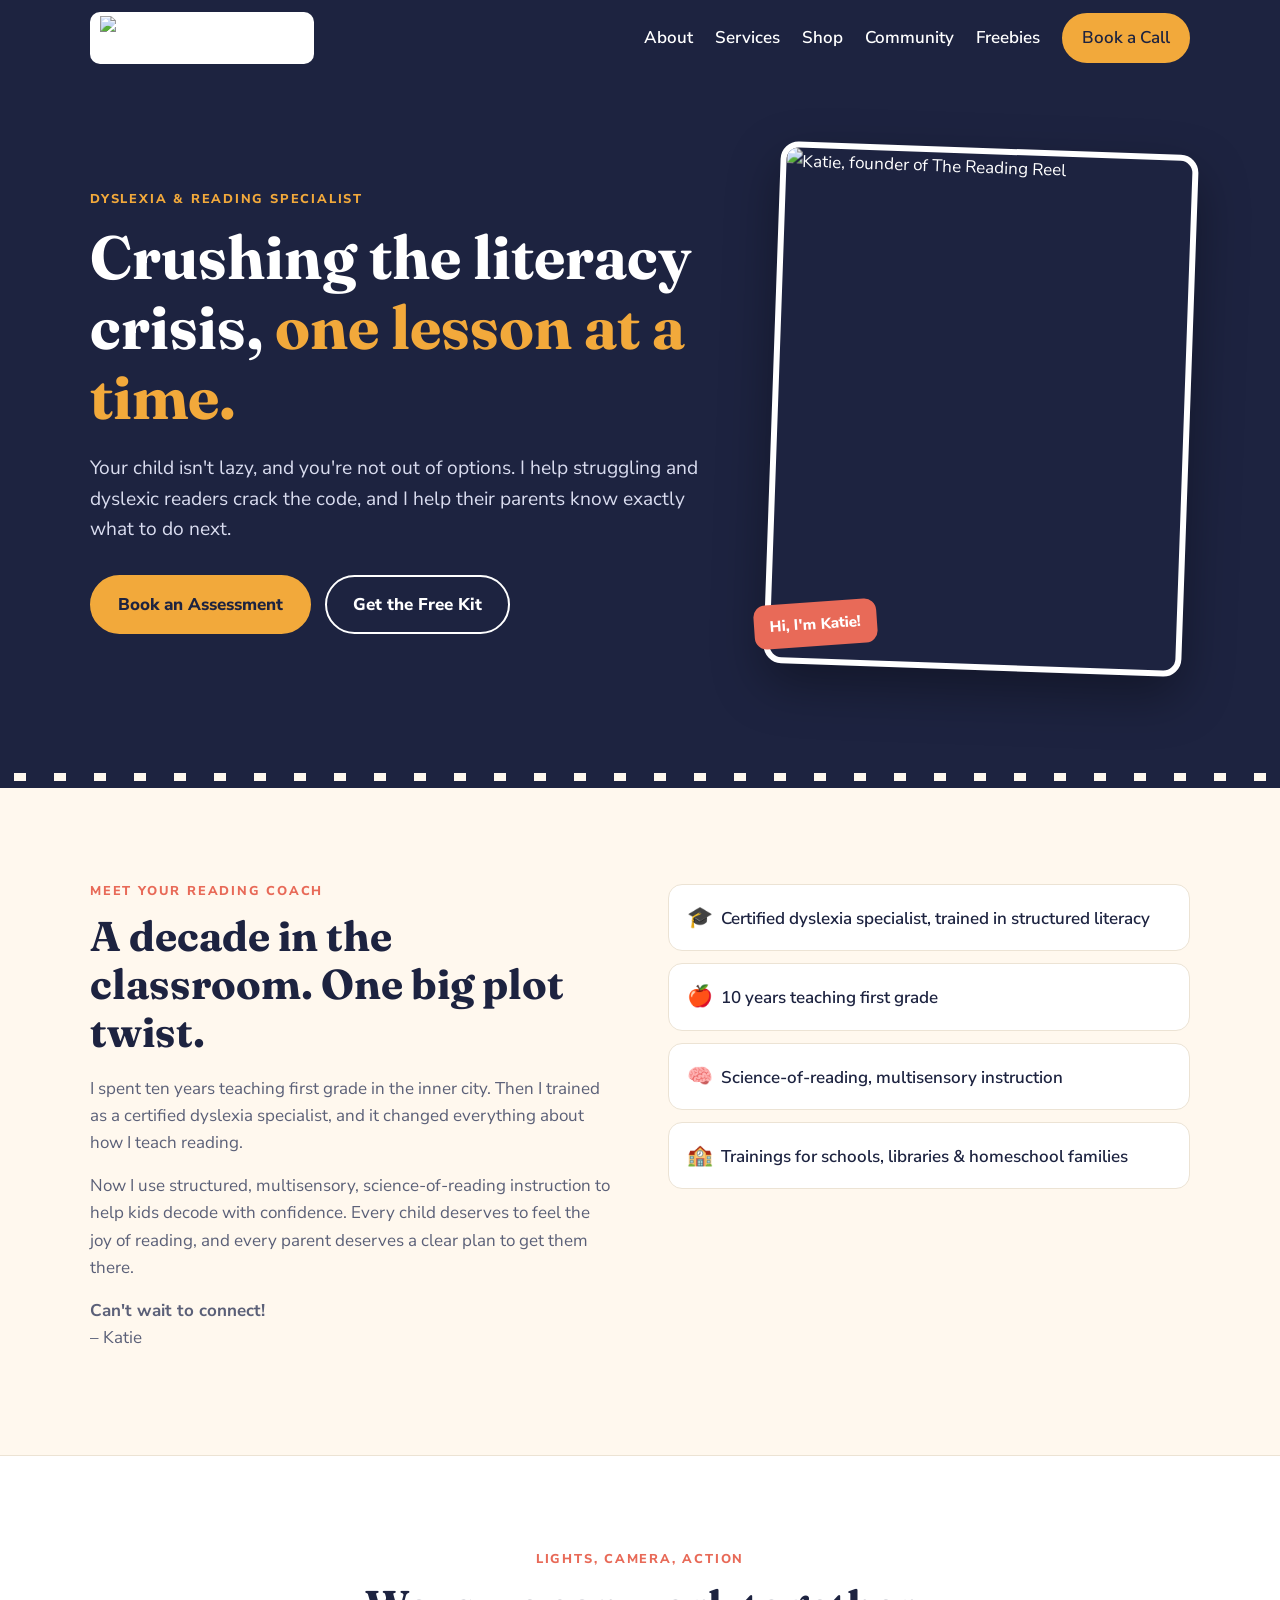
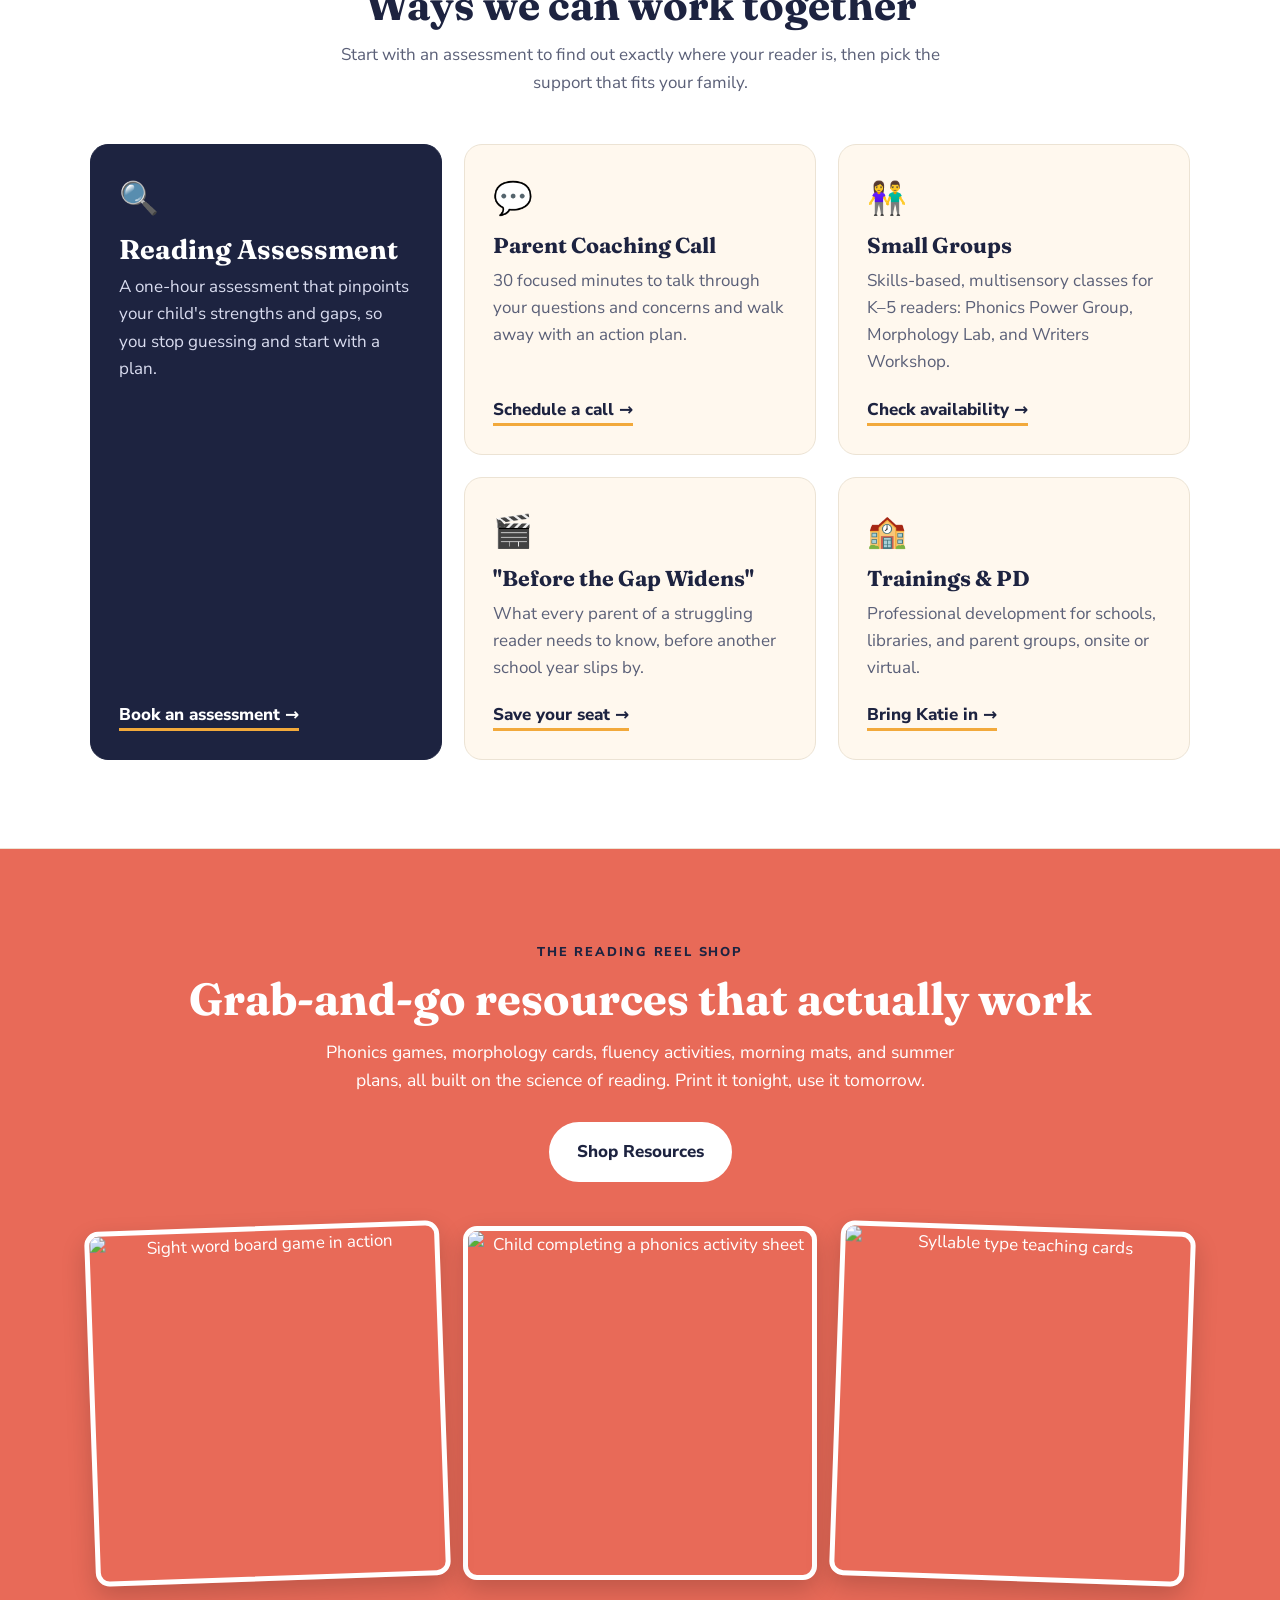
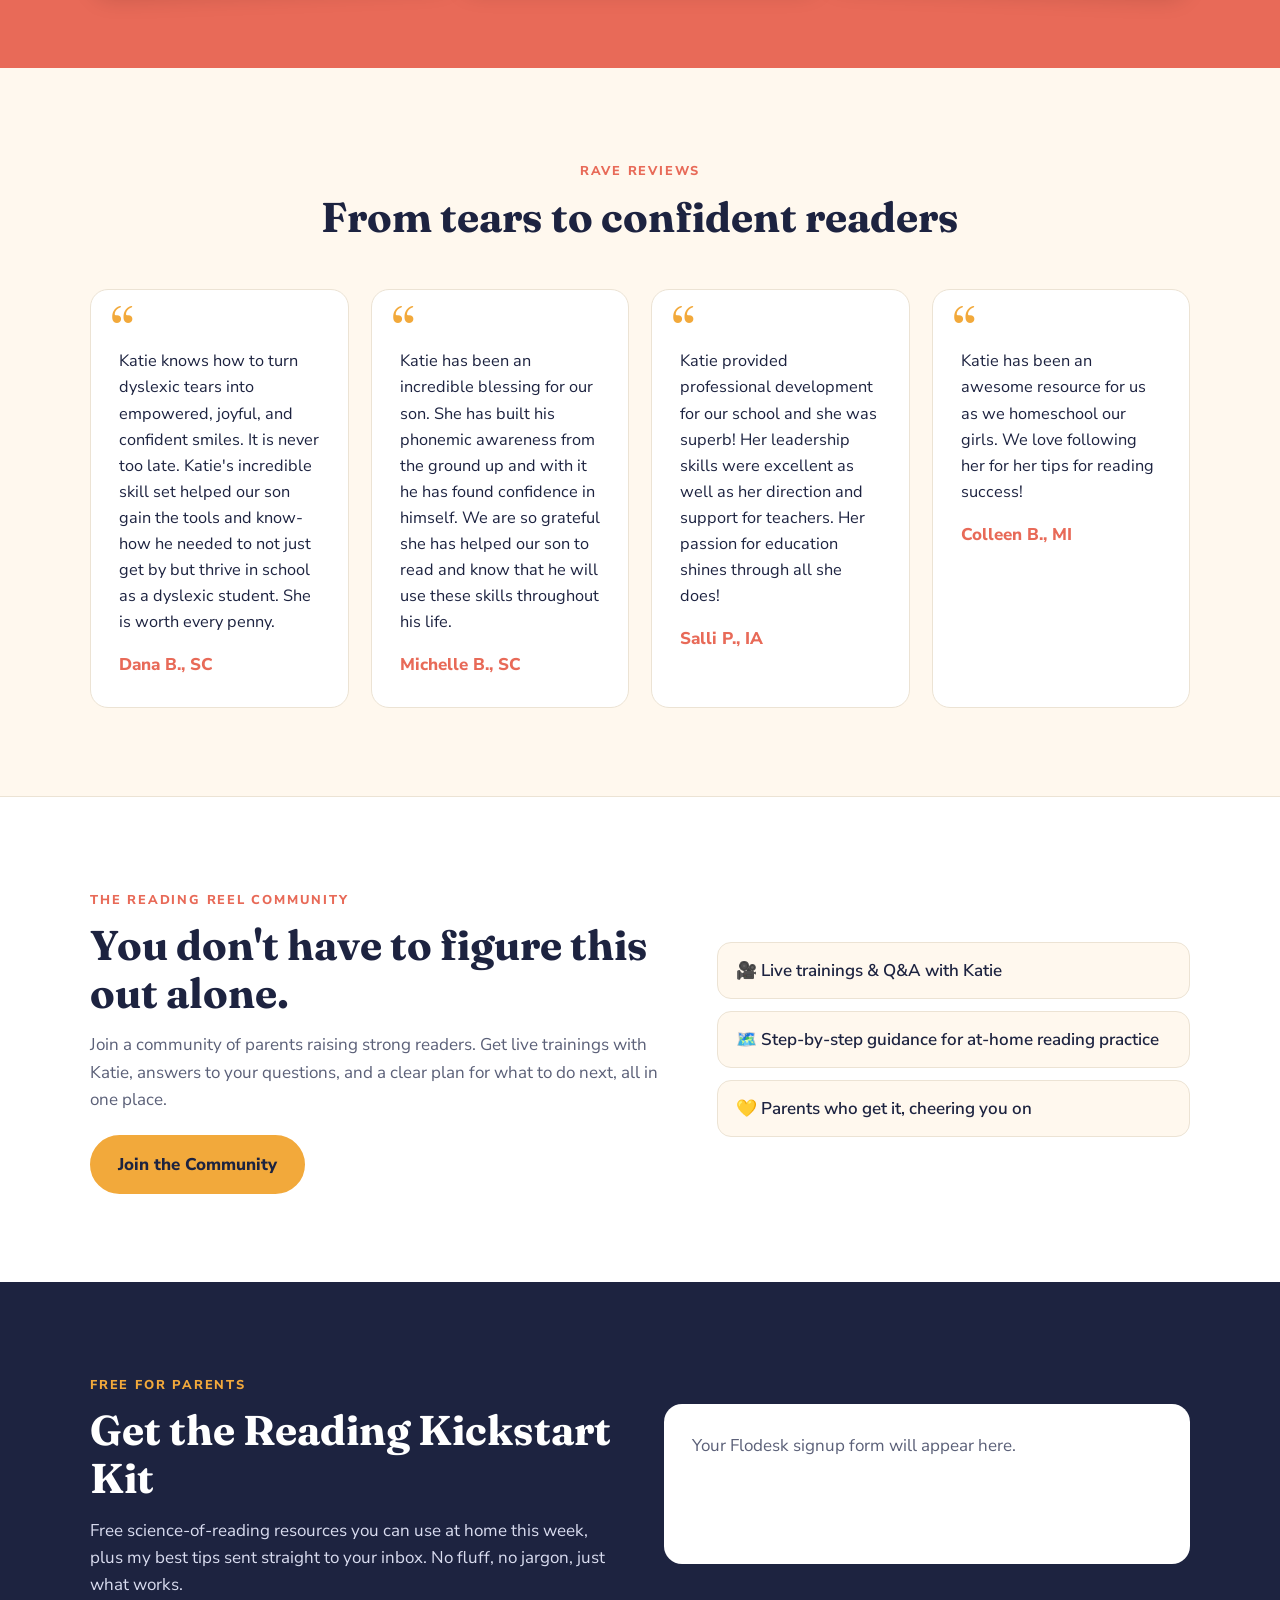
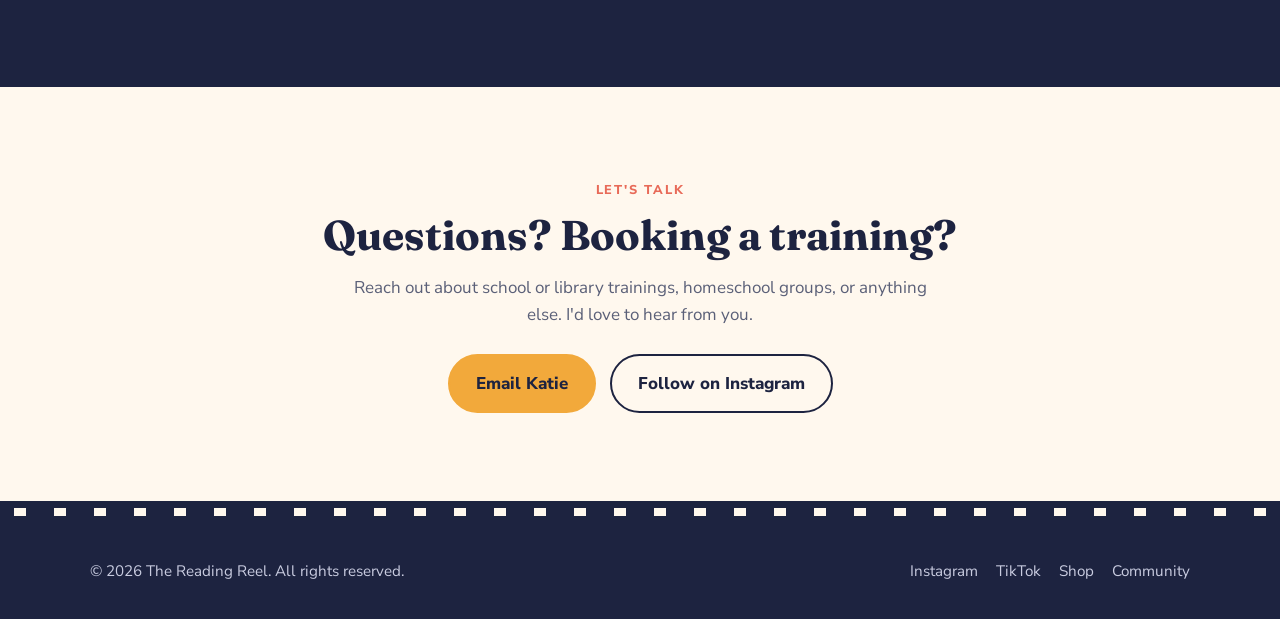
==== index.html @ fa6c0454 "Added Files via Upload - 1st Upload" ====
<!doctype html>
<html lang="en">
<head>
<meta charset="utf-8">
<meta name="viewport" content="width=device-width, initial-scale=1">
<title>The Reading Reel | Dyslexia &amp; Reading Specialist</title>
<meta name="description" content="Katie at The Reading Reel helps struggling readers and dyslexic kids learn to read with confidence. Reading assessments, parent coaching, small groups, and science-of-reading resources.">
<meta property="og:title" content="The Reading Reel">
<meta property="og:description" content="Crushing the literacy crisis, one lesson at a time.">
<meta property="og:type" content="website">
<meta property="og:url" content="https://www.thereadingreel.com/">
<meta property="og:image" content="https://www.thereadingreel.com/images/katie.jpg">
<link rel="canonical" href="https://www.thereadingreel.com/">
<link rel="icon" href="images/favicon.png">
<link rel="preconnect" href="https://fonts.googleapis.com">
<link rel="preconnect" href="https://fonts.gstatic.com" crossorigin>
<link href="https://fonts.googleapis.com/css2?family=Fraunces:opsz,wght@9..144,600;9..144,800&family=Nunito+Sans:wght@400;600;800&display=swap" rel="stylesheet">
<style>
/* ============================================================
   EASY EDITS: change these colors to match your brand.
   ============================================================ */
:root{
  --ink:#1d2340;        /* main dark color (text, header) */
  --accent:#f2a93b;     /* marigold - buttons & highlights */
  --accent-dark:#d98a14;
  --coral:#e86a58;      /* secondary pop color */
  --cream:#fff8ee;      /* page background */
  --paper:#ffffff;
  --muted:#5b6078;
  --line:#ece3d4;
  --radius:18px;
}
*{box-sizing:border-box;margin:0;padding:0}
html{scroll-behavior:smooth}
body{font-family:"Nunito Sans",system-ui,sans-serif;color:var(--ink);background:var(--cream);line-height:1.6;font-size:17px}
img{max-width:100%;display:block}
a{color:inherit}
h1,h2,h3{font-family:"Fraunces",Georgia,serif;line-height:1.15}
.wrap{width:min(1100px,100% - 32px);margin-inline:auto}
section{padding:88px 0;scroll-margin-top:60px}
.eyebrow{text-transform:uppercase;letter-spacing:.14em;font-weight:800;font-size:.8rem;color:var(--coral)}
.btn{display:inline-block;background:var(--accent);color:var(--ink);font-weight:800;text-decoration:none;padding:14px 26px;border-radius:999px;border:2px solid var(--accent);transition:transform .15s,background .15s}
.btn:hover{background:var(--accent-dark);border-color:var(--accent-dark);transform:translateY(-2px)}
.btn.ghost{background:transparent;color:inherit;border-color:currentColor}
.btn.ghost:hover{background:rgba(255,255,255,.12)}

/* film-strip divider: the "reel" */
.reel{height:22px;background:var(--ink);background-image:repeating-linear-gradient(90deg,transparent 0 14px,var(--cream) 14px 26px,transparent 26px 40px);background-size:40px 8px;background-repeat:repeat-x;background-position:0 7px}

/* header */
header{position:sticky;top:0;z-index:10;background:var(--ink);color:#fff}
.nav{display:flex;align-items:center;justify-content:space-between;gap:16px;padding:12px 0}
.logo{display:flex;align-items:center;gap:10px;text-decoration:none;font-family:"Fraunces",serif;font-weight:800;font-size:1.35rem}
.logo img{height:52px;width:auto;background:#fff;border-radius:10px;padding:4px 10px}
.nav ul{display:flex;gap:22px;list-style:none;align-items:center}
.nav ul a{text-decoration:none;font-weight:600}
.nav ul a:hover{color:var(--accent)}
.nav .btn{padding:9px 18px}
.menu-toggle{display:none;background:none;border:0;color:#fff;font-size:1.8rem;cursor:pointer}

/* hero */
.hero{background:var(--ink);color:#fff;padding:72px 0 96px}
.hero .wrap{display:grid;grid-template-columns:1.2fr .8fr;gap:56px;align-items:center}
.hero h1{font-size:clamp(2.3rem,5vw,3.8rem);margin:12px 0 20px}
.hero h1 em{font-style:normal;color:var(--accent)}
.hero p.lead{font-size:1.2rem;color:#d9dcef;max-width:34em;margin-bottom:30px}
.hero .ctas{display:flex;gap:14px;flex-wrap:wrap}
.hero .photo{position:relative}
.hero .photo img{border-radius:var(--radius);aspect-ratio:4/5;object-fit:cover;width:100%;border:6px solid #fff;transform:rotate(2deg);box-shadow:0 20px 50px rgba(0,0,0,.35)}
.hero .tag{position:absolute;left:-18px;bottom:24px;background:var(--coral);color:#fff;font-weight:800;padding:10px 16px;border-radius:12px;transform:rotate(-4deg);font-size:.95rem}

/* about */
.about .wrap{display:grid;grid-template-columns:1fr 1fr;gap:56px;align-items:start}
.about h2{font-size:clamp(1.9rem,3.5vw,2.6rem);margin:10px 0 18px}
.about p{margin-bottom:16px;color:var(--muted)}
.creds{list-style:none;display:grid;gap:12px;margin-top:8px}
.creds li{background:var(--paper);border:1px solid var(--line);border-radius:14px;padding:16px 18px;font-weight:600}
.creds li span{font-size:1.3rem;margin-right:8px}

/* services */
.services{background:var(--paper);border-block:1px solid var(--line)}
.section-head{text-align:center;max-width:640px;margin:0 auto 48px}
.section-head h2{font-size:clamp(1.9rem,3.5vw,2.6rem);margin:10px 0 12px}
.section-head p{color:var(--muted)}
.cards{display:grid;grid-template-columns:repeat(3,1fr);gap:22px}
.card.feature{grid-row:span 2;justify-content:center}
.card.feature h3{font-size:1.7rem}
.card{background:var(--cream);border:1px solid var(--line);border-radius:var(--radius);padding:28px;display:flex;flex-direction:column}
.card .icon{font-size:2rem;margin-bottom:10px}
.card h3{font-size:1.35rem;margin-bottom:8px}
.card p{color:var(--muted);margin-bottom:20px;flex:1}
.card a{font-weight:800;color:var(--ink);text-decoration:none;border-bottom:3px solid var(--accent);align-self:flex-start}
.card.feature{background:var(--ink);color:#fff;border-color:var(--ink)}
.card.feature p{color:#d9dcef}
.card.feature a{color:#fff}

/* shop band */
.shop{background:var(--coral);color:#fff;text-align:center}
.shop h2{font-size:clamp(1.9rem,3.5vw,2.8rem);margin:8px 0 14px}
.shop p{max-width:36em;margin:0 auto 28px;font-size:1.1rem}
.shop .eyebrow{color:var(--ink)}
.shop-pics{display:grid;grid-template-columns:repeat(3,1fr);gap:18px;margin-top:44px}
.shop-pics img{width:100%;aspect-ratio:1;object-fit:cover;border-radius:14px;border:5px solid #fff;box-shadow:0 10px 24px rgba(0,0,0,.18)}
.shop-pics img:nth-child(1){transform:rotate(-2deg)}.shop-pics img:nth-child(3){transform:rotate(2deg)}
.community{background:var(--paper);border-top:1px solid var(--line)}
.community .wrap{display:grid;grid-template-columns:1.1fr .9fr;gap:48px;align-items:center}
.community h2{font-size:clamp(1.9rem,3.5vw,2.6rem);margin:10px 0 14px}
.community p{color:var(--muted);margin-bottom:22px}
.perks{list-style:none;display:grid;gap:12px}
.perks li{background:var(--cream);border:1px solid var(--line);border-radius:14px;padding:14px 18px;font-weight:600}

/* testimonials */
.quotes{display:grid;grid-template-columns:repeat(auto-fit,minmax(250px,1fr));gap:22px}
blockquote{background:var(--paper);border:1px solid var(--line);border-radius:var(--radius);padding:28px;position:relative}
blockquote::before{content:"\201C";font-family:"Fraunces",serif;font-size:4rem;line-height:1;color:var(--accent);position:absolute;top:10px;left:20px}
blockquote p{margin-top:30px;font-size:1.02rem}
blockquote cite{display:block;margin-top:16px;font-style:normal;font-weight:800;color:var(--coral)}

/* signup */
.signup{background:var(--ink);color:#fff}
.signup .wrap{display:grid;grid-template-columns:1fr 1fr;gap:48px;align-items:center}
.signup h2{font-size:clamp(1.9rem,3.5vw,2.6rem);margin:10px 0 14px}
.signup p{color:#d9dcef}
.signup .eyebrow{color:var(--accent)}
.flodesk-box{background:#fff;color:var(--ink);border-radius:var(--radius);padding:28px;min-height:160px}

/* contact */
.contact{text-align:center}
.contact h2{font-size:clamp(1.9rem,3.5vw,2.6rem);margin:10px 0 14px}
.contact p{color:var(--muted);max-width:34em;margin:0 auto 26px}
.contact .ctas{display:flex;gap:14px;justify-content:center;flex-wrap:wrap}
.contact .btn.ghost{color:var(--ink)}

footer{background:var(--ink);color:#c9cce0;padding:36px 0;font-size:.95rem}
footer .wrap{display:flex;justify-content:space-between;gap:20px;flex-wrap:wrap;align-items:center}
footer nav{display:flex;gap:18px}
footer a{text-decoration:none}
footer a:hover{color:var(--accent)}

@media (max-width:820px){
  section{padding:64px 0}
  .hero .wrap,.about .wrap,.signup .wrap{grid-template-columns:1fr}
  .cards{grid-template-columns:1fr}
  .community .wrap{grid-template-columns:1fr}
  .shop-pics{gap:10px}
  .card.feature{grid-row:auto}
  .hero .photo{max-width:340px;margin:0 auto}
  .menu-toggle{display:block}
  .nav ul{display:none;position:absolute;top:100%;left:0;right:0;background:var(--ink);flex-direction:column;padding:16px 0 24px;gap:16px}
  .nav ul.open{display:flex}
}
</style>
</head>
<body>

<header>
  <div class="wrap nav">
    <a class="logo" href="#top">
      <!-- Save your logo as images/logo.png (see README). -->
      <img src="images/logo.png" alt="The Reading Reel">
    </a>
    <button class="menu-toggle" aria-label="Open menu" onclick="document.getElementById('menu').classList.toggle('open')">&#9776;</button>
    <ul id="menu">
      <li><a href="#about">About</a></li>
      <li><a href="#services">Services</a></li>
      <li><a href="#shop">Shop</a></li>
      <li><a href="#community">Community</a></li>
      <li><a href="#freebies">Freebies</a></li>
      <li><a class="btn" href="STAN_STORE_URL">Book a Call</a></li>
    </ul>
  </div>
</header>

<main id="top">

<section class="hero">
  <div class="wrap">
    <div>
      <span class="eyebrow" style="color:var(--accent)">Dyslexia &amp; reading specialist</span>
      <h1>Crushing the literacy crisis, <em>one lesson at a time.</em></h1>
      <p class="lead">Your child isn't lazy, and you're not out of options. I help struggling and dyslexic readers crack the code, and I help their parents know exactly what to do next.</p>
      <div class="ctas">
        <a class="btn" href="STAN_STORE_URL">Book an Assessment</a>
        <a class="btn ghost" href="#freebies">Get the Free Kit</a>
      </div>
    </div>
    <div class="photo">
      <!-- Save your headshot as images/katie.jpg (see README). -->
      <img src="images/katie.jpg" alt="Katie, founder of The Reading Reel">
      <span class="tag">Hi, I'm Katie!</span>
    </div>
  </div>
</section>
<div class="reel" aria-hidden="true"></div>

<section class="about" id="about">
  <div class="wrap">
    <div>
      <span class="eyebrow">Meet your reading coach</span>
      <h2>A decade in the classroom. One big plot twist.</h2>
      <p>I spent ten years teaching first grade in the inner city. Then I trained as a certified dyslexia specialist, and it changed everything about how I teach reading.</p>
      <p>Now I use structured, multisensory, science-of-reading instruction to help kids decode with confidence. Every child deserves to feel the joy of reading, and every parent deserves a clear plan to get them there.</p>
      <p><strong>Can't wait to connect!</strong><br>– Katie</p>
    </div>
    <ul class="creds">
      <li><span>🎓</span>Certified dyslexia specialist, trained in structured literacy</li>
      <li><span>🍎</span>10 years teaching first grade</li>
      <li><span>🧠</span>Science-of-reading, multisensory instruction</li>
      <li><span>🏫</span>Trainings for schools, libraries &amp; homeschool families</li>
    </ul>
  </div>
</section>

<section class="services" id="services">
  <div class="wrap">
    <div class="section-head">
      <span class="eyebrow">Lights, camera, action</span>
      <h2>Ways we can work together</h2>
      <p>Start with an assessment to find out exactly where your reader is, then pick the support that fits your family.</p>
    </div>
    <div class="cards">
      <div class="card feature">
        <div class="icon">🔍</div>
        <h3>Reading Assessment</h3>
        <p>A one-hour assessment that pinpoints your child's strengths and gaps, so you stop guessing and start with a plan.</p>
        <a href="STAN_STORE_URL">Book an assessment &rarr;</a>
      </div>
      <div class="card">
        <div class="icon">💬</div>
        <h3>Parent Coaching Call</h3>
        <p>30 focused minutes to talk through your questions and concerns and walk away with an action plan.</p>
        <a href="STAN_STORE_URL">Schedule a call &rarr;</a>
      </div>
      <div class="card">
        <div class="icon">👫</div>
        <h3>Small Groups</h3>
        <p>Skills-based, multisensory classes for K–5 readers: Phonics Power Group, Morphology Lab, and Writers Workshop.</p>
        <a href="STAN_STORE_URL">Check availability &rarr;</a>
      </div>
      <div class="card">
        <div class="icon">🎬</div>
        <h3>"Before the Gap Widens"</h3>
        <p>What every parent of a struggling reader needs to know, before another school year slips by.</p>
        <a href="STAN_STORE_URL">Save your seat &rarr;</a>
      </div>
      <div class="card">
        <div class="icon">🏫</div>
        <h3>Trainings &amp; PD</h3>
        <p>Professional development for schools, libraries, and parent groups, onsite or virtual.</p>
        <a href="#contact">Bring Katie in &rarr;</a>
      </div>
    </div>
  </div>
</section>

<section class="shop" id="shop">
  <div class="wrap">
    <span class="eyebrow">The Reading Reel shop</span>
    <h2>Grab-and-go resources that actually work</h2>
    <p>Phonics games, morphology cards, fluency activities, morning mats, and summer plans, all built on the science of reading. Print it tonight, use it tomorrow.</p>
    <a class="btn" style="background:#fff;border-color:#fff" href="STAN_STORE_URL">Shop Resources</a>
    <div class="shop-pics">
      <img src="images/shop-1.jpg" alt="Sight word board game in action">
      <img src="images/shop-2.jpg" alt="Child completing a phonics activity sheet">
      <img src="images/shop-3.jpg" alt="Syllable type teaching cards">
    </div>
  </div>
</section>

<section id="reviews">
  <div class="wrap">
    <div class="section-head">
      <span class="eyebrow">Rave reviews</span>
      <h2>From tears to confident readers</h2>
    </div>
    <div class="quotes">
      <blockquote>
        <p>Katie knows how to turn dyslexic tears into empowered, joyful, and confident smiles. It is never too late. Katie's incredible skill set helped our son gain the tools and know-how he needed to not just get by but thrive in school as a dyslexic student. She is worth every penny.</p>
        <cite>Dana B., SC</cite>
      </blockquote>
      <blockquote>
        <p>Katie has been an incredible blessing for our son. She has built his phonemic awareness from the ground up and with it he has found confidence in himself. We are so grateful she has helped our son to read and know that he will use these skills throughout his life.</p>
        <cite>Michelle B., SC</cite>
      </blockquote>
      <blockquote>
        <p>Katie provided professional development for our school and she was superb! Her leadership skills were excellent as well as her direction and support for teachers. Her passion for education shines through all she does!</p>
        <cite>Salli P., IA</cite>
      </blockquote>
      <blockquote>
        <p>Katie has been an awesome resource for us as we homeschool our girls. We love following her for her tips for reading success!</p>
        <cite>Colleen B., MI</cite>
      </blockquote>
    </div>
  </div>
</section>

<section class="community" id="community">
  <div class="wrap">
    <div>
      <span class="eyebrow">The Reading Reel Community</span>
      <h2>You don't have to figure this out alone.</h2>
      <p>Join a community of parents raising strong readers. Get live trainings with Katie, answers to your questions, and a clear plan for what to do next, all in one place.</p>
      <a class="btn" href="SKOOL_URL">Join the Community</a>
    </div>
    <ul class="perks">
      <li>🎥 Live trainings &amp; Q&amp;A with Katie</li>
      <li>🗺️ Step-by-step guidance for at-home reading practice</li>
      <li>💛 Parents who get it, cheering you on</li>
    </ul>
  </div>
</section>

<section class="signup" id="freebies">
  <div class="wrap">
    <div>
      <span class="eyebrow">Free for parents</span>
      <h2>Get the Reading Kickstart Kit</h2>
      <p>Free science-of-reading resources you can use at home this week, plus my best tips sent straight to your inbox. No fluff, no jargon, just what works.</p>
    </div>
    <div class="flodesk-box">
      <!-- ============================================================
           PASTE YOUR FLODESK FORM EMBED CODE HERE (see README step 4).
           Delete the placeholder paragraph below when you do.
           ============================================================ -->
      <p id="flodesk-placeholder" style="color:var(--muted)">Your Flodesk signup form will appear here.</p>
    </div>
  </div>
</section>

<section class="contact" id="contact">
  <div class="wrap">
    <span class="eyebrow">Let's talk</span>
    <h2>Questions? Booking a training?</h2>
    <p>Reach out about school or library trainings, homeschool groups, or anything else. I'd love to hear from you.</p>
    <div class="ctas">
      <a class="btn" href="mailto:CONTACT_EMAIL">Email Katie</a>
      <a class="btn ghost" href="https://www.instagram.com/thereadingreel/">Follow on Instagram</a>
    </div>
  </div>
</section>

</main>

<div class="reel" aria-hidden="true"></div>
<footer>
  <div class="wrap">
    <span>&copy; <span id="yr">2026</span> The Reading Reel. All rights reserved.</span>
    <nav>
      <a href="https://www.instagram.com/thereadingreel/">Instagram</a>
      <a href="https://www.tiktok.com/@thereadingreel">TikTok</a>
      <a href="STAN_STORE_URL">Shop</a>
      <a href="SKOOL_URL">Community</a>
    </nav>
  </div>
</footer>

<script>
  document.getElementById('yr').textContent = new Date().getFullYear();
  document.querySelectorAll('#menu a').forEach(a => a.addEventListener('click', () => document.getElementById('menu').classList.remove('open')));
</script>
</body>
</html>
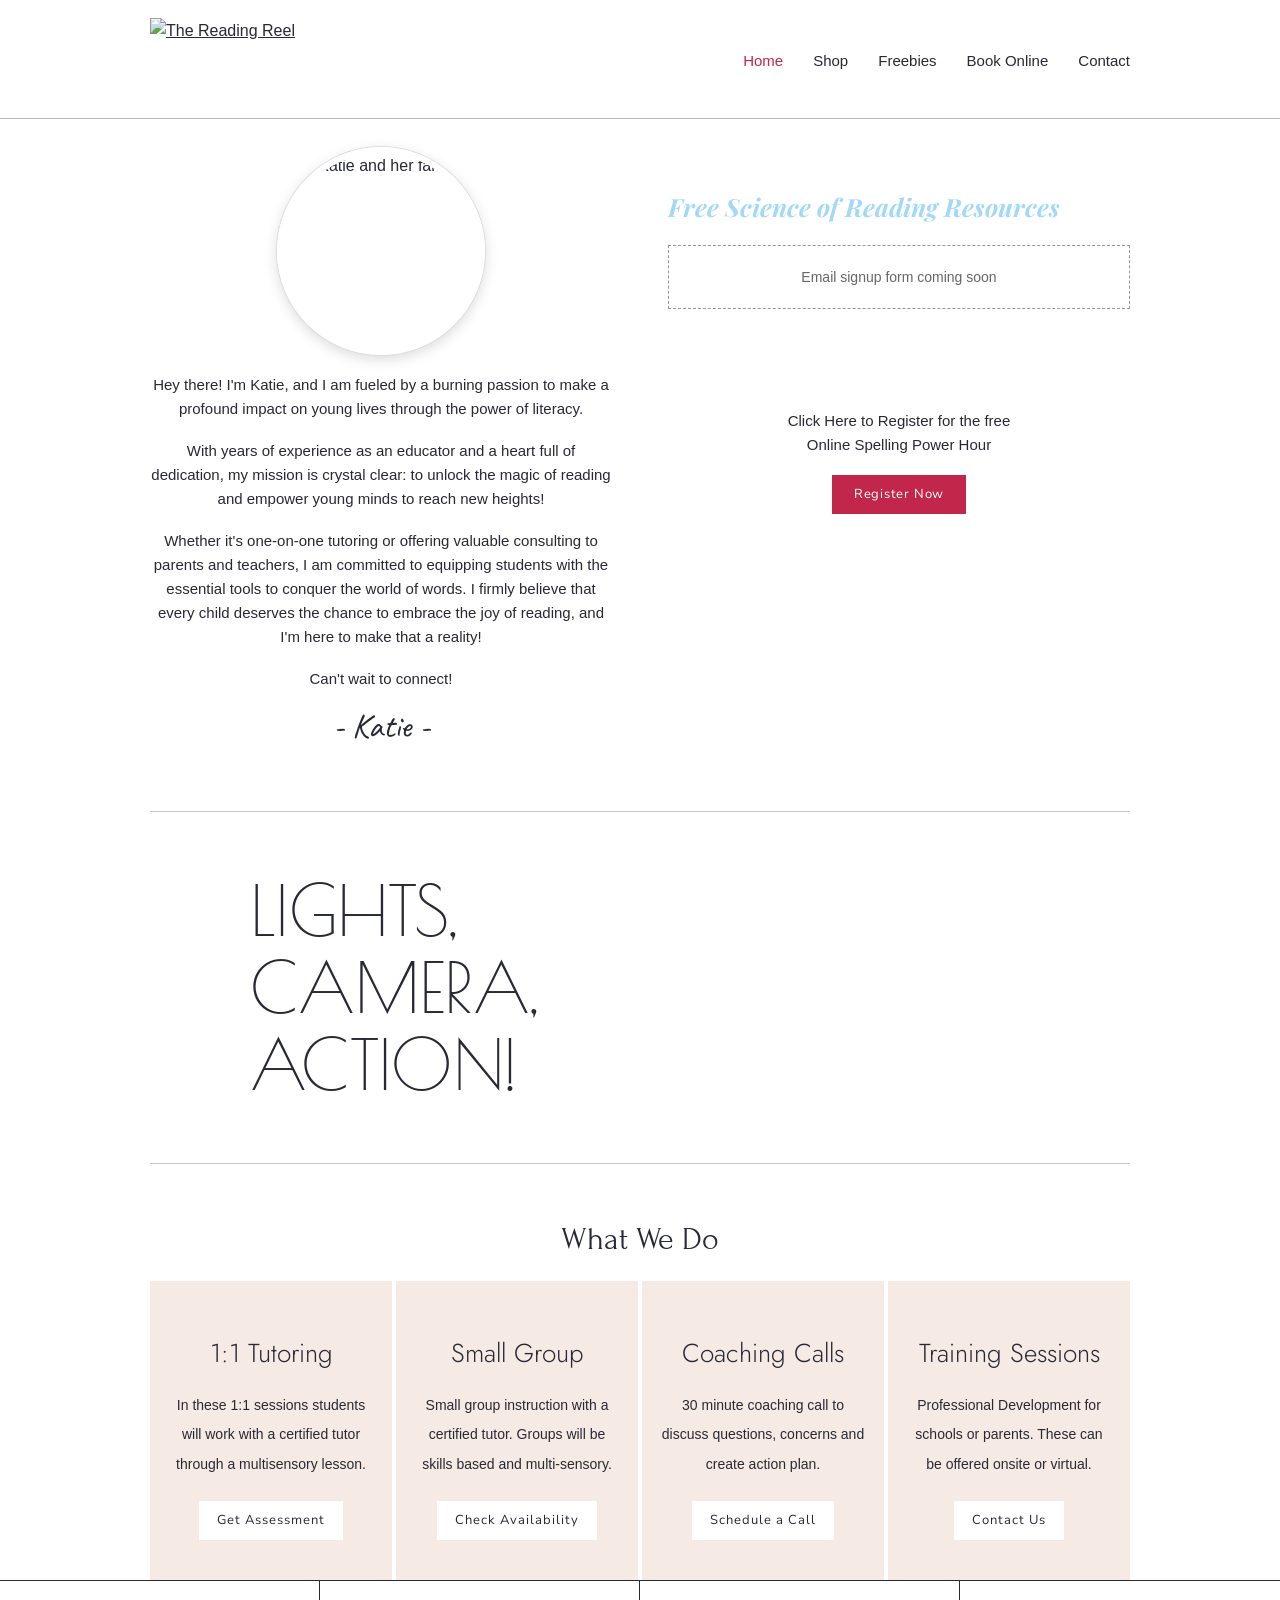
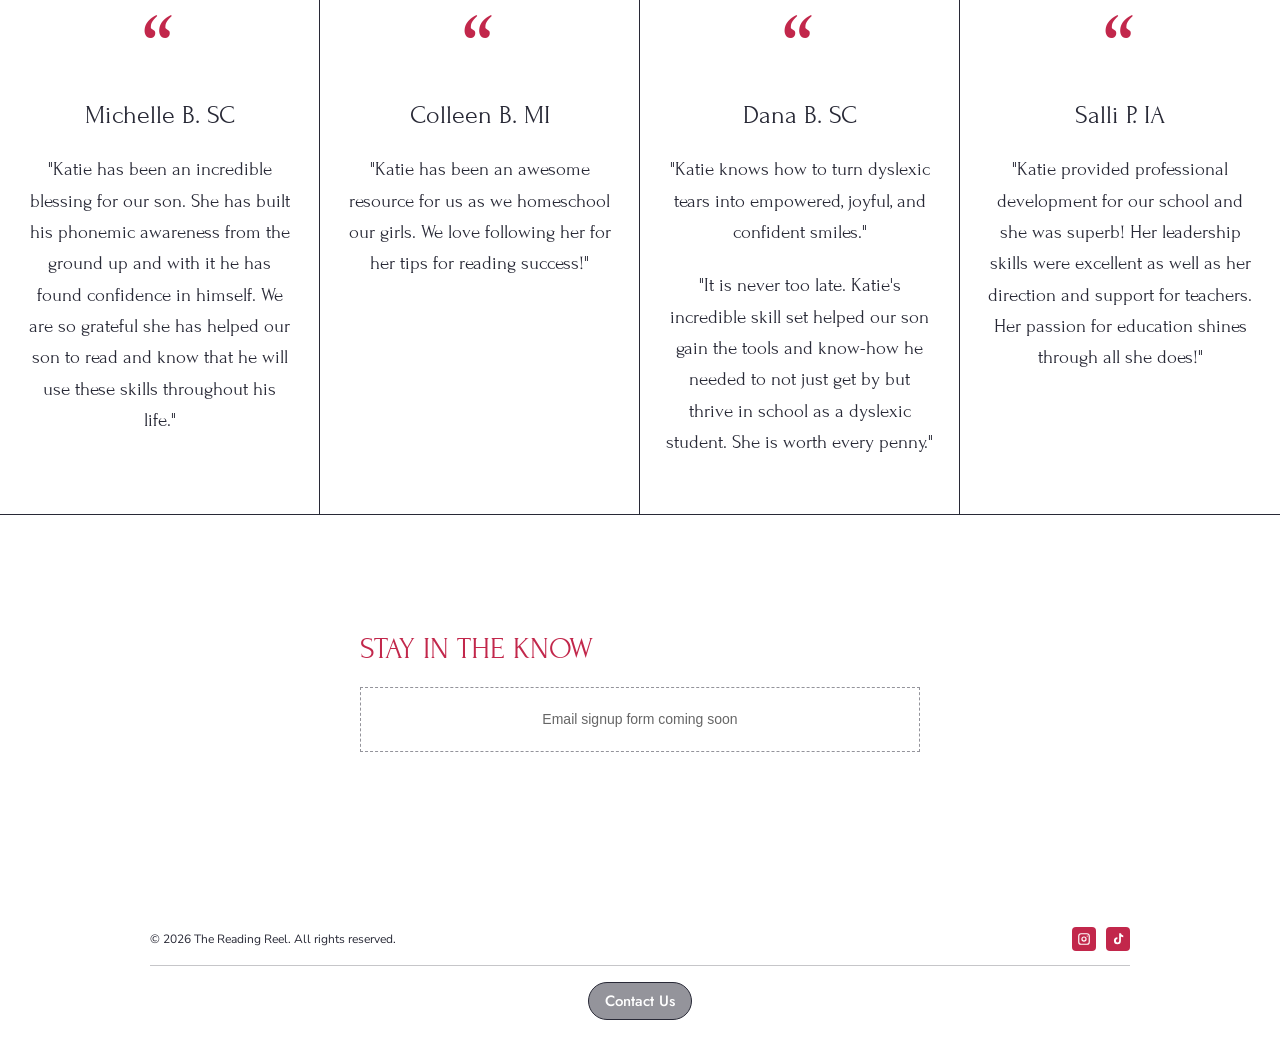
==== commit 72ecdb4b: "Site Update - Ver2 Reverted styles, pages and such to original look as close as match to old WIX sit" ====
--- a/index.html
+++ b/index.html
@@ -3,360 +3,135 @@
 <head>
 <meta charset="utf-8">
 <meta name="viewport" content="width=device-width, initial-scale=1">
-<title>The Reading Reel | Dyslexia &amp; Reading Specialist</title>
-<meta name="description" content="Katie at The Reading Reel helps struggling readers and dyslexic kids learn to read with confidence. Reading assessments, parent coaching, small groups, and science-of-reading resources.">
-<meta property="og:title" content="The Reading Reel">
-<meta property="og:description" content="Crushing the literacy crisis, one lesson at a time.">
-<meta property="og:type" content="website">
-<meta property="og:url" content="https://www.thereadingreel.com/">
-<meta property="og:image" content="https://www.thereadingreel.com/images/katie.jpg">
-<link rel="canonical" href="https://www.thereadingreel.com/">
+<title>Home | The Reading Reel</title>
+<meta name="description" content="Katie at The Reading Reel helps struggling and dyslexic readers learn to read with confidence. Tutoring, parent coaching, and science-of-reading resources.">
+<meta property="og:title" content="Home | The Reading Reel">
+<meta property="og:description" content="Katie at The Reading Reel helps struggling and dyslexic readers learn to read with confidence. Tutoring, parent coaching, and science-of-reading resources.">
+<meta property="og:image" content="https://www.thereadingreel.com/images/logo.png">
 <link rel="icon" href="images/favicon.png">
 <link rel="preconnect" href="https://fonts.googleapis.com">
 <link rel="preconnect" href="https://fonts.gstatic.com" crossorigin>
-<link href="https://fonts.googleapis.com/css2?family=Fraunces:opsz,wght@9..144,600;9..144,800&family=Nunito+Sans:wght@400;600;800&display=swap" rel="stylesheet">
-<style>
-/* ============================================================
-   EASY EDITS: change these colors to match your brand.
-   ============================================================ */
-:root{
-  --ink:#1d2340;        /* main dark color (text, header) */
-  --accent:#f2a93b;     /* marigold - buttons & highlights */
-  --accent-dark:#d98a14;
-  --coral:#e86a58;      /* secondary pop color */
-  --cream:#fff8ee;      /* page background */
-  --paper:#ffffff;
-  --muted:#5b6078;
-  --line:#ece3d4;
-  --radius:18px;
-}
-*{box-sizing:border-box;margin:0;padding:0}
-html{scroll-behavior:smooth}
-body{font-family:"Nunito Sans",system-ui,sans-serif;color:var(--ink);background:var(--cream);line-height:1.6;font-size:17px}
-img{max-width:100%;display:block}
-a{color:inherit}
-h1,h2,h3{font-family:"Fraunces",Georgia,serif;line-height:1.15}
-.wrap{width:min(1100px,100% - 32px);margin-inline:auto}
-section{padding:88px 0;scroll-margin-top:60px}
-.eyebrow{text-transform:uppercase;letter-spacing:.14em;font-weight:800;font-size:.8rem;color:var(--coral)}
-.btn{display:inline-block;background:var(--accent);color:var(--ink);font-weight:800;text-decoration:none;padding:14px 26px;border-radius:999px;border:2px solid var(--accent);transition:transform .15s,background .15s}
-.btn:hover{background:var(--accent-dark);border-color:var(--accent-dark);transform:translateY(-2px)}
-.btn.ghost{background:transparent;color:inherit;border-color:currentColor}
-.btn.ghost:hover{background:rgba(255,255,255,.12)}
-
-/* film-strip divider: the "reel" */
-.reel{height:22px;background:var(--ink);background-image:repeating-linear-gradient(90deg,transparent 0 14px,var(--cream) 14px 26px,transparent 26px 40px);background-size:40px 8px;background-repeat:repeat-x;background-position:0 7px}
-
-/* header */
-header{position:sticky;top:0;z-index:10;background:var(--ink);color:#fff}
-.nav{display:flex;align-items:center;justify-content:space-between;gap:16px;padding:12px 0}
-.logo{display:flex;align-items:center;gap:10px;text-decoration:none;font-family:"Fraunces",serif;font-weight:800;font-size:1.35rem}
-.logo img{height:52px;width:auto;background:#fff;border-radius:10px;padding:4px 10px}
-.nav ul{display:flex;gap:22px;list-style:none;align-items:center}
-.nav ul a{text-decoration:none;font-weight:600}
-.nav ul a:hover{color:var(--accent)}
-.nav .btn{padding:9px 18px}
-.menu-toggle{display:none;background:none;border:0;color:#fff;font-size:1.8rem;cursor:pointer}
-
-/* hero */
-.hero{background:var(--ink);color:#fff;padding:72px 0 96px}
-.hero .wrap{display:grid;grid-template-columns:1.2fr .8fr;gap:56px;align-items:center}
-.hero h1{font-size:clamp(2.3rem,5vw,3.8rem);margin:12px 0 20px}
-.hero h1 em{font-style:normal;color:var(--accent)}
-.hero p.lead{font-size:1.2rem;color:#d9dcef;max-width:34em;margin-bottom:30px}
-.hero .ctas{display:flex;gap:14px;flex-wrap:wrap}
-.hero .photo{position:relative}
-.hero .photo img{border-radius:var(--radius);aspect-ratio:4/5;object-fit:cover;width:100%;border:6px solid #fff;transform:rotate(2deg);box-shadow:0 20px 50px rgba(0,0,0,.35)}
-.hero .tag{position:absolute;left:-18px;bottom:24px;background:var(--coral);color:#fff;font-weight:800;padding:10px 16px;border-radius:12px;transform:rotate(-4deg);font-size:.95rem}
-
-/* about */
-.about .wrap{display:grid;grid-template-columns:1fr 1fr;gap:56px;align-items:start}
-.about h2{font-size:clamp(1.9rem,3.5vw,2.6rem);margin:10px 0 18px}
-.about p{margin-bottom:16px;color:var(--muted)}
-.creds{list-style:none;display:grid;gap:12px;margin-top:8px}
-.creds li{background:var(--paper);border:1px solid var(--line);border-radius:14px;padding:16px 18px;font-weight:600}
-.creds li span{font-size:1.3rem;margin-right:8px}
-
-/* services */
-.services{background:var(--paper);border-block:1px solid var(--line)}
-.section-head{text-align:center;max-width:640px;margin:0 auto 48px}
-.section-head h2{font-size:clamp(1.9rem,3.5vw,2.6rem);margin:10px 0 12px}
-.section-head p{color:var(--muted)}
-.cards{display:grid;grid-template-columns:repeat(3,1fr);gap:22px}
-.card.feature{grid-row:span 2;justify-content:center}
-.card.feature h3{font-size:1.7rem}
-.card{background:var(--cream);border:1px solid var(--line);border-radius:var(--radius);padding:28px;display:flex;flex-direction:column}
-.card .icon{font-size:2rem;margin-bottom:10px}
-.card h3{font-size:1.35rem;margin-bottom:8px}
-.card p{color:var(--muted);margin-bottom:20px;flex:1}
-.card a{font-weight:800;color:var(--ink);text-decoration:none;border-bottom:3px solid var(--accent);align-self:flex-start}
-.card.feature{background:var(--ink);color:#fff;border-color:var(--ink)}
-.card.feature p{color:#d9dcef}
-.card.feature a{color:#fff}
-
-/* shop band */
-.shop{background:var(--coral);color:#fff;text-align:center}
-.shop h2{font-size:clamp(1.9rem,3.5vw,2.8rem);margin:8px 0 14px}
-.shop p{max-width:36em;margin:0 auto 28px;font-size:1.1rem}
-.shop .eyebrow{color:var(--ink)}
-.shop-pics{display:grid;grid-template-columns:repeat(3,1fr);gap:18px;margin-top:44px}
-.shop-pics img{width:100%;aspect-ratio:1;object-fit:cover;border-radius:14px;border:5px solid #fff;box-shadow:0 10px 24px rgba(0,0,0,.18)}
-.shop-pics img:nth-child(1){transform:rotate(-2deg)}.shop-pics img:nth-child(3){transform:rotate(2deg)}
-.community{background:var(--paper);border-top:1px solid var(--line)}
-.community .wrap{display:grid;grid-template-columns:1.1fr .9fr;gap:48px;align-items:center}
-.community h2{font-size:clamp(1.9rem,3.5vw,2.6rem);margin:10px 0 14px}
-.community p{color:var(--muted);margin-bottom:22px}
-.perks{list-style:none;display:grid;gap:12px}
-.perks li{background:var(--cream);border:1px solid var(--line);border-radius:14px;padding:14px 18px;font-weight:600}
-
-/* testimonials */
-.quotes{display:grid;grid-template-columns:repeat(auto-fit,minmax(250px,1fr));gap:22px}
-blockquote{background:var(--paper);border:1px solid var(--line);border-radius:var(--radius);padding:28px;position:relative}
-blockquote::before{content:"\201C";font-family:"Fraunces",serif;font-size:4rem;line-height:1;color:var(--accent);position:absolute;top:10px;left:20px}
-blockquote p{margin-top:30px;font-size:1.02rem}
-blockquote cite{display:block;margin-top:16px;font-style:normal;font-weight:800;color:var(--coral)}
-
-/* signup */
-.signup{background:var(--ink);color:#fff}
-.signup .wrap{display:grid;grid-template-columns:1fr 1fr;gap:48px;align-items:center}
-.signup h2{font-size:clamp(1.9rem,3.5vw,2.6rem);margin:10px 0 14px}
-.signup p{color:#d9dcef}
-.signup .eyebrow{color:var(--accent)}
-.flodesk-box{background:#fff;color:var(--ink);border-radius:var(--radius);padding:28px;min-height:160px}
-
-/* contact */
-.contact{text-align:center}
-.contact h2{font-size:clamp(1.9rem,3.5vw,2.6rem);margin:10px 0 14px}
-.contact p{color:var(--muted);max-width:34em;margin:0 auto 26px}
-.contact .ctas{display:flex;gap:14px;justify-content:center;flex-wrap:wrap}
-.contact .btn.ghost{color:var(--ink)}
-
-footer{background:var(--ink);color:#c9cce0;padding:36px 0;font-size:.95rem}
-footer .wrap{display:flex;justify-content:space-between;gap:20px;flex-wrap:wrap;align-items:center}
-footer nav{display:flex;gap:18px}
-footer a{text-decoration:none}
-footer a:hover{color:var(--accent)}
-
-@media (max-width:820px){
-  section{padding:64px 0}
-  .hero .wrap,.about .wrap,.signup .wrap{grid-template-columns:1fr}
-  .cards{grid-template-columns:1fr}
-  .community .wrap{grid-template-columns:1fr}
-  .shop-pics{gap:10px}
-  .card.feature{grid-row:auto}
-  .hero .photo{max-width:340px;margin:0 auto}
-  .menu-toggle{display:block}
-  .nav ul{display:none;position:absolute;top:100%;left:0;right:0;background:var(--ink);flex-direction:column;padding:16px 0 24px;gap:16px}
-  .nav ul.open{display:flex}
-}
-</style>
+<link href="https://fonts.googleapis.com/css2?family=Caveat:wght@400&family=Forum&family=Jost:wght@300;400;500&family=Montserrat:wght@800&family=Nunito+Sans:wght@400;600&family=Playfair+Display:ital,wght@1,700&family=Poiret+One&display=swap" rel="stylesheet">
+<link rel="stylesheet" href="styles.css">
 </head>
 <body>
 
-<header>
-  <div class="wrap nav">
-    <a class="logo" href="#top">
-      <!-- Save your logo as images/logo.png (see README). -->
-      <img src="images/logo.png" alt="The Reading Reel">
-    </a>
+<header class="site-header">
+  <div class="wrap">
+    <a class="logo" href="index.html"><img src="images/logo.png" alt="The Reading Reel"></a>
     <button class="menu-toggle" aria-label="Open menu" onclick="document.getElementById('menu').classList.toggle('open')">&#9776;</button>
-    <ul id="menu">
-      <li><a href="#about">About</a></li>
-      <li><a href="#services">Services</a></li>
-      <li><a href="#shop">Shop</a></li>
-      <li><a href="#community">Community</a></li>
-      <li><a href="#freebies">Freebies</a></li>
-      <li><a class="btn" href="STAN_STORE_URL">Book a Call</a></li>
+    <ul class="menu" id="menu">
+      <li><a href="index.html" class="active">Home</a></li>
+      <li><a href="shop.html">Shop</a></li>
+      <li><a href="freebies.html">Freebies</a></li>
+      <li><a href="book-online.html">Book Online</a></li>
+      <li><a href="contact.html">Contact</a></li>
     </ul>
   </div>
 </header>
 
-<main id="top">
-
-<section class="hero">
-  <div class="wrap">
-    <div>
-      <span class="eyebrow" style="color:var(--accent)">Dyslexia &amp; reading specialist</span>
-      <h1>Crushing the literacy crisis, <em>one lesson at a time.</em></h1>
-      <p class="lead">Your child isn't lazy, and you're not out of options. I help struggling and dyslexic readers crack the code, and I help their parents know exactly what to do next.</p>
-      <div class="ctas">
-        <a class="btn" href="STAN_STORE_URL">Book an Assessment</a>
-        <a class="btn ghost" href="#freebies">Get the Free Kit</a>
+<main>
+<div class="wrap">
+  <section class="intro">
+    <div class="intro-left">
+      <img class="family" src="images/family.jpg" alt="Katie and her family">
+      <p>Hey there! I'm Katie, and I am fueled by a burning passion to make a profound impact on young lives through the power of literacy.</p>
+      <p>With years of experience as an educator and a heart full of dedication, my mission is crystal clear: to unlock the magic of reading and empower young minds to reach new heights!</p>
+      <p>Whether it's one-on-one tutoring or offering valuable consulting to parents and teachers, I am committed to equipping students with the essential tools to conquer the world of words. I firmly believe that every child deserves the chance to embrace the joy of reading, and I'm here to make that a reality!</p>
+      <p>Can't wait to connect!</p>
+      <div class="signature">- Katie -</div>
+    </div>
+    <div class="resources">
+      <h2>Free Science of Reading Resources</h2>
+      <div class="flodesk-box">
+      <!-- PASTE YOUR FLODESK FORM EMBED CODE HERE, then delete the placeholder line below. -->
+      <p class="flodesk-placeholder">Email signup form coming soon</p>
+    </div>
+      <div class="power-hour">
+        <p>Click Here to Register for the free<br>Online Spelling Power Hour</p>
+        <a class="btn" href="https://stan.store/thereadingreel">Register Now</a>
       </div>
     </div>
-    <div class="photo">
-      <!-- Save your headshot as images/katie.jpg (see README). -->
-      <img src="images/katie.jpg" alt="Katie, founder of The Reading Reel">
-      <span class="tag">Hi, I'm Katie!</span>
+  </section>
+
+  <section class="lca">
+    <h2>Lights,<br>Camera,<br>Action!</h2>
+  </section>
+
+  <section class="what">
+    <h2>What We Do</h2>
+    <div class="services">
+      <div class="service">
+        <h3>1:1 Tutoring</h3>
+        <p>In these 1:1 sessions students will work with a certified tutor through a multisensory lesson.</p>
+        <a class="btn-white" href="book-online.html">Get Assessment</a>
+      </div>
+      <div class="service">
+        <h3>Small Group</h3>
+        <p>Small group instruction with a certified tutor. Groups will be skills based and multi-sensory.</p>
+        <a class="btn-white" href="book-online.html">Check Availability</a>
+      </div>
+      <div class="service">
+        <h3>Coaching Calls</h3>
+        <p>30 minute coaching call to discuss questions, concerns and create action plan.</p>
+        <a class="btn-white" href="book-online.html">Schedule a Call</a>
+      </div>
+      <div class="service">
+        <h3>Training Sessions</h3>
+        <p>Professional Development for schools or parents. These can be offered onsite or virtual.</p>
+        <a class="btn-white" href="contact.html">Contact Us</a>
+      </div>
+    </div>
+  </section>
+</div>
+
+<section class="quotes">
+      <div class="quote">
+        <div class="mark">&ldquo;</div>
+        <h3>Michelle B. SC</h3>
+        <p>"Katie has been an incredible blessing for our son. She has built his phonemic awareness from the ground up and with it he has found confidence in himself. We are so grateful she has helped our son to read and know that he will use these skills throughout his life."</p>
+      </div>
+      <div class="quote">
+        <div class="mark">&ldquo;</div>
+        <h3>Colleen B. MI</h3>
+        <p>"Katie has been an awesome resource for us as we homeschool our girls. We love following her for her tips for reading success!"</p>
+      </div>
+      <div class="quote">
+        <div class="mark">&ldquo;</div>
+        <h3>Dana B. SC</h3>
+        <p>"Katie knows how to turn dyslexic tears into empowered, joyful, and confident smiles."</p><p>"It is never too late. Katie's incredible skill set helped our son gain the tools and know-how he needed to not just get by but thrive in school as a dyslexic student. She is worth every penny."</p>
+      </div>
+      <div class="quote">
+        <div class="mark">&ldquo;</div>
+        <h3>Salli P. IA</h3>
+        <p>"Katie provided professional development for our school and she was superb! Her leadership skills were excellent as well as her direction and support for teachers. Her passion for education shines through all she does!"</p>
+      </div>
+</section>
+
+<section class="know">
+  <div class="wrap inner">
+    <h2>STAY IN THE KNOW</h2>
+    <div class="flodesk-box">
+      <!-- PASTE YOUR FLODESK FORM EMBED CODE HERE, then delete the placeholder line below. -->
+      <p class="flodesk-placeholder">Email signup form coming soon</p>
     </div>
   </div>
 </section>
-<div class="reel" aria-hidden="true"></div>
+</main>
 
-<section class="about" id="about">
+<footer class="site-footer">
   <div class="wrap">
-    <div>
-      <span class="eyebrow">Meet your reading coach</span>
-      <h2>A decade in the classroom. One big plot twist.</h2>
-      <p>I spent ten years teaching first grade in the inner city. Then I trained as a certified dyslexia specialist, and it changed everything about how I teach reading.</p>
-      <p>Now I use structured, multisensory, science-of-reading instruction to help kids decode with confidence. Every child deserves to feel the joy of reading, and every parent deserves a clear plan to get them there.</p>
-      <p><strong>Can't wait to connect!</strong><br>– Katie</p>
-    </div>
-    <ul class="creds">
-      <li><span>🎓</span>Certified dyslexia specialist, trained in structured literacy</li>
-      <li><span>🍎</span>10 years teaching first grade</li>
-      <li><span>🧠</span>Science-of-reading, multisensory instruction</li>
-      <li><span>🏫</span>Trainings for schools, libraries &amp; homeschool families</li>
-    </ul>
-  </div>
-</section>
-
-<section class="services" id="services">
-  <div class="wrap">
-    <div class="section-head">
-      <span class="eyebrow">Lights, camera, action</span>
-      <h2>Ways we can work together</h2>
-      <p>Start with an assessment to find out exactly where your reader is, then pick the support that fits your family.</p>
-    </div>
-    <div class="cards">
-      <div class="card feature">
-        <div class="icon">🔍</div>
-        <h3>Reading Assessment</h3>
-        <p>A one-hour assessment that pinpoints your child's strengths and gaps, so you stop guessing and start with a plan.</p>
-        <a href="STAN_STORE_URL">Book an assessment &rarr;</a>
-      </div>
-      <div class="card">
-        <div class="icon">💬</div>
-        <h3>Parent Coaching Call</h3>
-        <p>30 focused minutes to talk through your questions and concerns and walk away with an action plan.</p>
-        <a href="STAN_STORE_URL">Schedule a call &rarr;</a>
-      </div>
-      <div class="card">
-        <div class="icon">👫</div>
-        <h3>Small Groups</h3>
-        <p>Skills-based, multisensory classes for K–5 readers: Phonics Power Group, Morphology Lab, and Writers Workshop.</p>
-        <a href="STAN_STORE_URL">Check availability &rarr;</a>
-      </div>
-      <div class="card">
-        <div class="icon">🎬</div>
-        <h3>"Before the Gap Widens"</h3>
-        <p>What every parent of a struggling reader needs to know, before another school year slips by.</p>
-        <a href="STAN_STORE_URL">Save your seat &rarr;</a>
-      </div>
-      <div class="card">
-        <div class="icon">🏫</div>
-        <h3>Trainings &amp; PD</h3>
-        <p>Professional development for schools, libraries, and parent groups, onsite or virtual.</p>
-        <a href="#contact">Bring Katie in &rarr;</a>
+    <div class="top">
+      <span>&copy; <span class="yr">2026</span> The Reading Reel. All rights reserved.</span>
+      <div class="socials">
+        <a href="https://www.instagram.com/thereadingreel/" aria-label="Instagram"><svg viewBox="0 0 24 24" aria-hidden="true"><path d="M7 2h10a5 5 0 0 1 5 5v10a5 5 0 0 1-5 5H7a5 5 0 0 1-5-5V7a5 5 0 0 1 5-5zm0 2a3 3 0 0 0-3 3v10a3 3 0 0 0 3 3h10a3 3 0 0 0 3-3V7a3 3 0 0 0-3-3H7zm5 3.5a4.5 4.5 0 1 1 0 9 4.5 4.5 0 0 1 0-9zm0 2a2.5 2.5 0 1 0 0 5 2.5 2.5 0 0 0 0-5zM17.5 6a1 1 0 1 1 0 2 1 1 0 0 1 0-2z"/></svg></a>
+        <a href="https://www.tiktok.com/@thereadingreel" aria-label="TikTok"><svg viewBox="0 0 24 24" aria-hidden="true"><path d="M14 2h3a5 5 0 0 0 4 4v3a8 8 0 0 1-4-1.2V15a6 6 0 1 1-6-6v3.2A2.8 2.8 0 1 0 14 15V2z"/></svg></a>
       </div>
     </div>
-  </div>
-</section>
-
-<section class="shop" id="shop">
-  <div class="wrap">
-    <span class="eyebrow">The Reading Reel shop</span>
-    <h2>Grab-and-go resources that actually work</h2>
-    <p>Phonics games, morphology cards, fluency activities, morning mats, and summer plans, all built on the science of reading. Print it tonight, use it tomorrow.</p>
-    <a class="btn" style="background:#fff;border-color:#fff" href="STAN_STORE_URL">Shop Resources</a>
-    <div class="shop-pics">
-      <img src="images/shop-1.jpg" alt="Sight word board game in action">
-      <img src="images/shop-2.jpg" alt="Child completing a phonics activity sheet">
-      <img src="images/shop-3.jpg" alt="Syllable type teaching cards">
-    </div>
-  </div>
-</section>
-
-<section id="reviews">
-  <div class="wrap">
-    <div class="section-head">
-      <span class="eyebrow">Rave reviews</span>
-      <h2>From tears to confident readers</h2>
-    </div>
-    <div class="quotes">
-      <blockquote>
-        <p>Katie knows how to turn dyslexic tears into empowered, joyful, and confident smiles. It is never too late. Katie's incredible skill set helped our son gain the tools and know-how he needed to not just get by but thrive in school as a dyslexic student. She is worth every penny.</p>
-        <cite>Dana B., SC</cite>
-      </blockquote>
-      <blockquote>
-        <p>Katie has been an incredible blessing for our son. She has built his phonemic awareness from the ground up and with it he has found confidence in himself. We are so grateful she has helped our son to read and know that he will use these skills throughout his life.</p>
-        <cite>Michelle B., SC</cite>
-      </blockquote>
-      <blockquote>
-        <p>Katie provided professional development for our school and she was superb! Her leadership skills were excellent as well as her direction and support for teachers. Her passion for education shines through all she does!</p>
-        <cite>Salli P., IA</cite>
-      </blockquote>
-      <blockquote>
-        <p>Katie has been an awesome resource for us as we homeschool our girls. We love following her for her tips for reading success!</p>
-        <cite>Colleen B., MI</cite>
-      </blockquote>
-    </div>
-  </div>
-</section>
-
-<section class="community" id="community">
-  <div class="wrap">
-    <div>
-      <span class="eyebrow">The Reading Reel Community</span>
-      <h2>You don't have to figure this out alone.</h2>
-      <p>Join a community of parents raising strong readers. Get live trainings with Katie, answers to your questions, and a clear plan for what to do next, all in one place.</p>
-      <a class="btn" href="SKOOL_URL">Join the Community</a>
-    </div>
-    <ul class="perks">
-      <li>🎥 Live trainings &amp; Q&amp;A with Katie</li>
-      <li>🗺️ Step-by-step guidance for at-home reading practice</li>
-      <li>💛 Parents who get it, cheering you on</li>
-    </ul>
-  </div>
-</section>
-
-<section class="signup" id="freebies">
-  <div class="wrap">
-    <div>
-      <span class="eyebrow">Free for parents</span>
-      <h2>Get the Reading Kickstart Kit</h2>
-      <p>Free science-of-reading resources you can use at home this week, plus my best tips sent straight to your inbox. No fluff, no jargon, just what works.</p>
-    </div>
-    <div class="flodesk-box">
-      <!-- ============================================================
-           PASTE YOUR FLODESK FORM EMBED CODE HERE (see README step 4).
-           Delete the placeholder paragraph below when you do.
-           ============================================================ -->
-      <p id="flodesk-placeholder" style="color:var(--muted)">Your Flodesk signup form will appear here.</p>
-    </div>
-  </div>
-</section>
-
-<section class="contact" id="contact">
-  <div class="wrap">
-    <span class="eyebrow">Let's talk</span>
-    <h2>Questions? Booking a training?</h2>
-    <p>Reach out about school or library trainings, homeschool groups, or anything else. I'd love to hear from you.</p>
-    <div class="ctas">
-      <a class="btn" href="mailto:CONTACT_EMAIL">Email Katie</a>
-      <a class="btn ghost" href="https://www.instagram.com/thereadingreel/">Follow on Instagram</a>
-    </div>
-  </div>
-</section>
-
-</main>
-
-<div class="reel" aria-hidden="true"></div>
-<footer>
-  <div class="wrap">
-    <span>&copy; <span id="yr">2026</span> The Reading Reel. All rights reserved.</span>
-    <nav>
-      <a href="https://www.instagram.com/thereadingreel/">Instagram</a>
-      <a href="https://www.tiktok.com/@thereadingreel">TikTok</a>
-      <a href="STAN_STORE_URL">Shop</a>
-      <a href="SKOOL_URL">Community</a>
-    </nav>
+    <a class="contact-pill" href="contact.html">Contact Us</a>
   </div>
 </footer>
 
-<script>
-  document.getElementById('yr').textContent = new Date().getFullYear();
-  document.querySelectorAll('#menu a').forEach(a => a.addEventListener('click', () => document.getElementById('menu').classList.remove('open')));
-</script>
+<script>document.querySelectorAll('.yr').forEach(e=>e.textContent=new Date().getFullYear());</script>
 </body>
 </html>
--- a/styles.css
+++ b/styles.css
@@ -0,0 +1,140 @@
+/* ============================================================
+   The Reading Reel - site styles
+   Colors and fonts matched to the original Wix site.
+   ============================================================ */
+:root{
+  --crimson:#c2274b;     /* buttons, prices, active menu, "Stay in the Know" */
+  --sky:#a3d9f6;         /* "Free Science of Reading Resources" heading */
+  --cream:#f6ebe4;       /* service boxes */
+  --ink:#282936;         /* main text */
+  --line:#94949b;        /* thin divider lines */
+  --field:#e3e5e2;       /* form fields */
+  --white:#ffffff;
+}
+*{box-sizing:border-box;margin:0;padding:0}
+html{scroll-behavior:smooth}
+body{background:var(--white);color:var(--ink);font-family:Verdana,Geneva,sans-serif;font-size:16px;line-height:1.6}
+img{max-width:100%;display:block}
+a{color:inherit}
+.wrap{width:min(980px,100% - 32px);margin-inline:auto}
+
+/* ---------- header ---------- */
+.site-header{border-bottom:1px solid #b9b9bd}
+.site-header .wrap{display:flex;align-items:center;justify-content:space-between;gap:16px;padding:18px 0 14px}
+.logo img{height:86px;width:auto}
+.menu{display:flex;gap:30px;list-style:none;font-family:Arial,Helvetica,sans-serif;font-size:15px}
+.menu a{text-decoration:none;color:var(--ink)}
+.menu a:hover,.menu a.active{color:var(--crimson)}
+.menu-toggle{display:none;background:none;border:0;font-size:28px;color:var(--ink);cursor:pointer}
+
+/* ---------- shared bits ---------- */
+.btn{display:inline-block;background:var(--crimson);color:#fff;text-decoration:none;font-family:"Nunito Sans",sans-serif;font-size:13px;letter-spacing:.06em;padding:9px 22px;border:0;cursor:pointer}
+.btn:hover{opacity:.85}
+.btn-white{background:#fff;color:var(--ink);font-family:"Nunito Sans",sans-serif;font-size:13px;letter-spacing:.08em;padding:9px 18px;text-decoration:none;display:inline-block}
+.btn-white:hover{background:var(--ink);color:#fff}
+.forum{font-family:"Forum",serif;font-weight:400}
+.page-title{font-family:"Forum",serif;font-weight:400;font-size:32px;text-align:center;margin:56px 0 36px}
+.rule{border:0;border-top:1px solid #c6c6c9}
+
+/* ---------- home: intro ---------- */
+.intro{display:grid;grid-template-columns:1fr 1fr;gap:56px;padding:28px 0 48px;align-items:start}
+.intro-left{text-align:center}
+.family{width:208px;height:208px;border-radius:50%;object-fit:cover;object-position:center 30%;margin:0 auto 18px;border:6px solid #fff;box-shadow:0 0 0 1px #ddd,0 4px 14px rgba(0,0,0,.15)}
+.intro-left p{font-size:15px;margin-bottom:18px}
+.signature{font-family:"Caveat",cursive;font-size:34px;line-height:1}
+.resources h2{font-family:"Playfair Display",serif;font-style:italic;font-weight:700;color:var(--sky);font-size:25px;margin:40px 0 18px}
+.flodesk-box{min-height:120px}
+.flodesk-placeholder{border:1px dashed var(--line);padding:20px;font-size:14px;color:#666;text-align:center}
+.power-hour{text-align:center;margin-top:44px;font-size:15px}
+.power-hour p{margin-bottom:18px}
+
+/* ---------- home: lights camera action ---------- */
+.lca{border-top:1px solid #c6c6c9;border-bottom:1px solid #c6c6c9;padding:60px 0 60px 100px;margin:20px 0 50px}
+.lca h2{font-family:"Poiret One",sans-serif;font-weight:400;font-size:70px;line-height:1.1;text-transform:uppercase;letter-spacing:-.01em}
+
+/* ---------- home: what we do ---------- */
+.what h2{text-align:center;font-family:"Forum",serif;font-weight:400;font-size:32px;margin-bottom:16px}
+.services{display:grid;grid-template-columns:repeat(4,1fr);gap:4px;margin-bottom:0}
+.service{background:var(--cream);text-align:center;padding:52px 18px 40px;display:flex;flex-direction:column;align-items:center}
+.service h3{font-family:"Jost",sans-serif;font-weight:300;font-size:26px;margin-bottom:16px}
+.service p{font-family:Helvetica,Arial,sans-serif;font-weight:300;font-size:14px;line-height:2.1;flex:1;margin-bottom:22px;max-width:220px}
+
+/* ---------- home: testimonials ---------- */
+.quotes{display:grid;grid-template-columns:repeat(4,1fr);border-top:1px solid var(--ink);border-bottom:1px solid var(--ink)}
+.quote{border-right:1px solid var(--ink);padding:30px 26px 56px;text-align:center}
+.quote:last-child{border-right:0}
+.quote .mark{font-family:"Forum",serif;color:var(--crimson);font-size:110px;line-height:.8;height:62px;overflow:hidden;margin-bottom:22px}
+.quote h3{font-family:"Forum",serif;font-weight:400;font-size:26px;margin-bottom:18px}
+.quote p{font-family:"Forum",serif;font-size:19px;line-height:1.65}
+.quote p+p{margin-top:22px}
+
+/* ---------- stay in the know ---------- */
+.know{padding:110px 0 90px}
+.know .inner{max-width:560px;margin-left:auto;margin-right:auto}
+.know h2{font-family:"Forum",serif;font-weight:400;color:var(--crimson);font-size:30px;margin-bottom:14px}
+
+/* ---------- shop ---------- */
+.products{display:grid;grid-template-columns:repeat(4,1fr);gap:28px 24px;margin:56px 0 80px}
+.product{text-decoration:none;color:var(--ink)}
+.product .pic{aspect-ratio:1;background:#f4f4f4;overflow:hidden}
+.product .pic img{width:100%;height:100%;object-fit:cover;transition:transform .3s}
+.product:hover .pic img{transform:scale(1.04)}
+.product .name{font-family:"Nunito Sans",sans-serif;font-size:14px;margin-top:12px;line-height:1.35}
+.product .price{color:var(--crimson);font-family:"Nunito Sans",sans-serif;font-size:14px;margin-top:4px}
+
+/* ---------- freebies ---------- */
+.freebies{display:grid;grid-template-columns:repeat(3,146px);gap:12px;justify-content:center;margin:24px 0 60px}
+.freebie{aspect-ratio:1;border:1px solid var(--ink);display:flex;flex-direction:column;align-items:center;justify-content:center;text-align:center;padding:10px;text-decoration:none;color:var(--ink)}
+.freebie:hover{background:var(--cream)}
+.freebie h3{font-family:"Playfair Display",serif;font-style:italic;font-weight:700;font-size:13px;margin-bottom:4px}
+.freebie p{font-family:"Nunito Sans",sans-serif;font-size:10px;line-height:1.35}
+.freebie-signup{max-width:560px;margin:0 auto 100px}
+.freebie-signup h2{font-family:"Jost",sans-serif;font-weight:400;font-size:28px;margin-bottom:16px}
+
+/* ---------- book online ---------- */
+.booking{display:grid;grid-template-columns:repeat(3,1fr);gap:24px;margin-bottom:90px}
+.book{border:1px solid #dcdcdc;display:flex;flex-direction:column}
+.book img{width:100%;aspect-ratio:3/2;object-fit:cover}
+.book .body{padding:22px 20px 26px;display:flex;flex-direction:column;flex:1;font-family:"Nunito Sans",sans-serif}
+.book h3{font-family:"Jost",sans-serif;font-weight:400;font-size:18px;margin-bottom:10px}
+.book .sub{font-size:13px;margin-bottom:16px}
+.book hr{border:0;border-top:1px solid #ccc;margin:10px 0 16px}
+.book .meta{font-size:13px;line-height:2;flex:1;margin-bottom:22px}
+.book .btn{align-self:flex-start}
+
+/* ---------- contact ---------- */
+.contact-title{font-family:"Montserrat",sans-serif;font-weight:800;font-size:44px;letter-spacing:.32em;text-align:center;margin:70px 0 40px}
+.contact-form{display:grid;grid-template-columns:1fr 1fr;gap:10px;max-width:740px;margin:0 auto 140px}
+.contact-form .left{display:grid;gap:6px;align-content:start}
+.contact-form input,.contact-form textarea{width:100%;border:1px solid #888;border-radius:2px;padding:6px 8px;font-family:Georgia,serif;font-style:italic;font-size:13px}
+.contact-form textarea{min-height:100%;resize:vertical}
+.contact-form button{grid-column:1/-1;justify-self:center;width:200px;background:var(--ink);color:#fff;border:0;padding:6px;font-family:Georgia,serif;font-size:13px;cursor:pointer;margin-top:12px}
+
+/* ---------- footer ---------- */
+.site-footer{padding:30px 0 40px}
+.site-footer .top{display:flex;justify-content:space-between;align-items:center;font-family:"Nunito Sans",sans-serif;font-size:12px;padding-bottom:14px;border-bottom:1px solid #c6c6c9}
+.socials{display:flex;gap:10px}
+.socials a{display:inline-flex;width:24px;height:24px;border-radius:4px;background:var(--crimson);color:#fff;align-items:center;justify-content:center}
+.socials svg{width:14px;height:14px;fill:#fff}
+.contact-pill{display:block;width:max-content;margin:16px auto 0;background:#94949b;color:#fff;text-decoration:none;border:1px solid var(--ink);border-radius:20px;padding:6px 16px;font-family:"Jost",sans-serif;font-weight:500;font-size:15px}
+.contact-pill:hover{background:var(--crimson)}
+
+/* ---------- phones ---------- */
+@media (max-width:820px){
+  .logo img{height:58px}
+  .menu-toggle{display:block}
+  .site-header .wrap{position:relative}
+  .menu{display:none;position:absolute;top:100%;left:-16px;right:-16px;background:#fff;flex-direction:column;gap:14px;padding:18px 24px;border-bottom:1px solid #ccc;z-index:10}
+  .menu.open{display:flex}
+  .intro{grid-template-columns:1fr;gap:20px}
+  .lca{padding:40px 0 40px 16px}
+  .lca h2{font-size:48px}
+  .services,.quotes,.booking{grid-template-columns:1fr}
+  .quote{border-right:0;border-bottom:1px solid var(--ink)}
+  .quote:last-child{border-bottom:0}
+  .products{grid-template-columns:repeat(2,1fr);gap:20px 14px}
+  .freebies{grid-template-columns:repeat(2,146px)}
+  .contact-title{font-size:28px;letter-spacing:.2em}
+  .contact-form{grid-template-columns:1fr}
+  .contact-form textarea{min-height:120px}
+}
